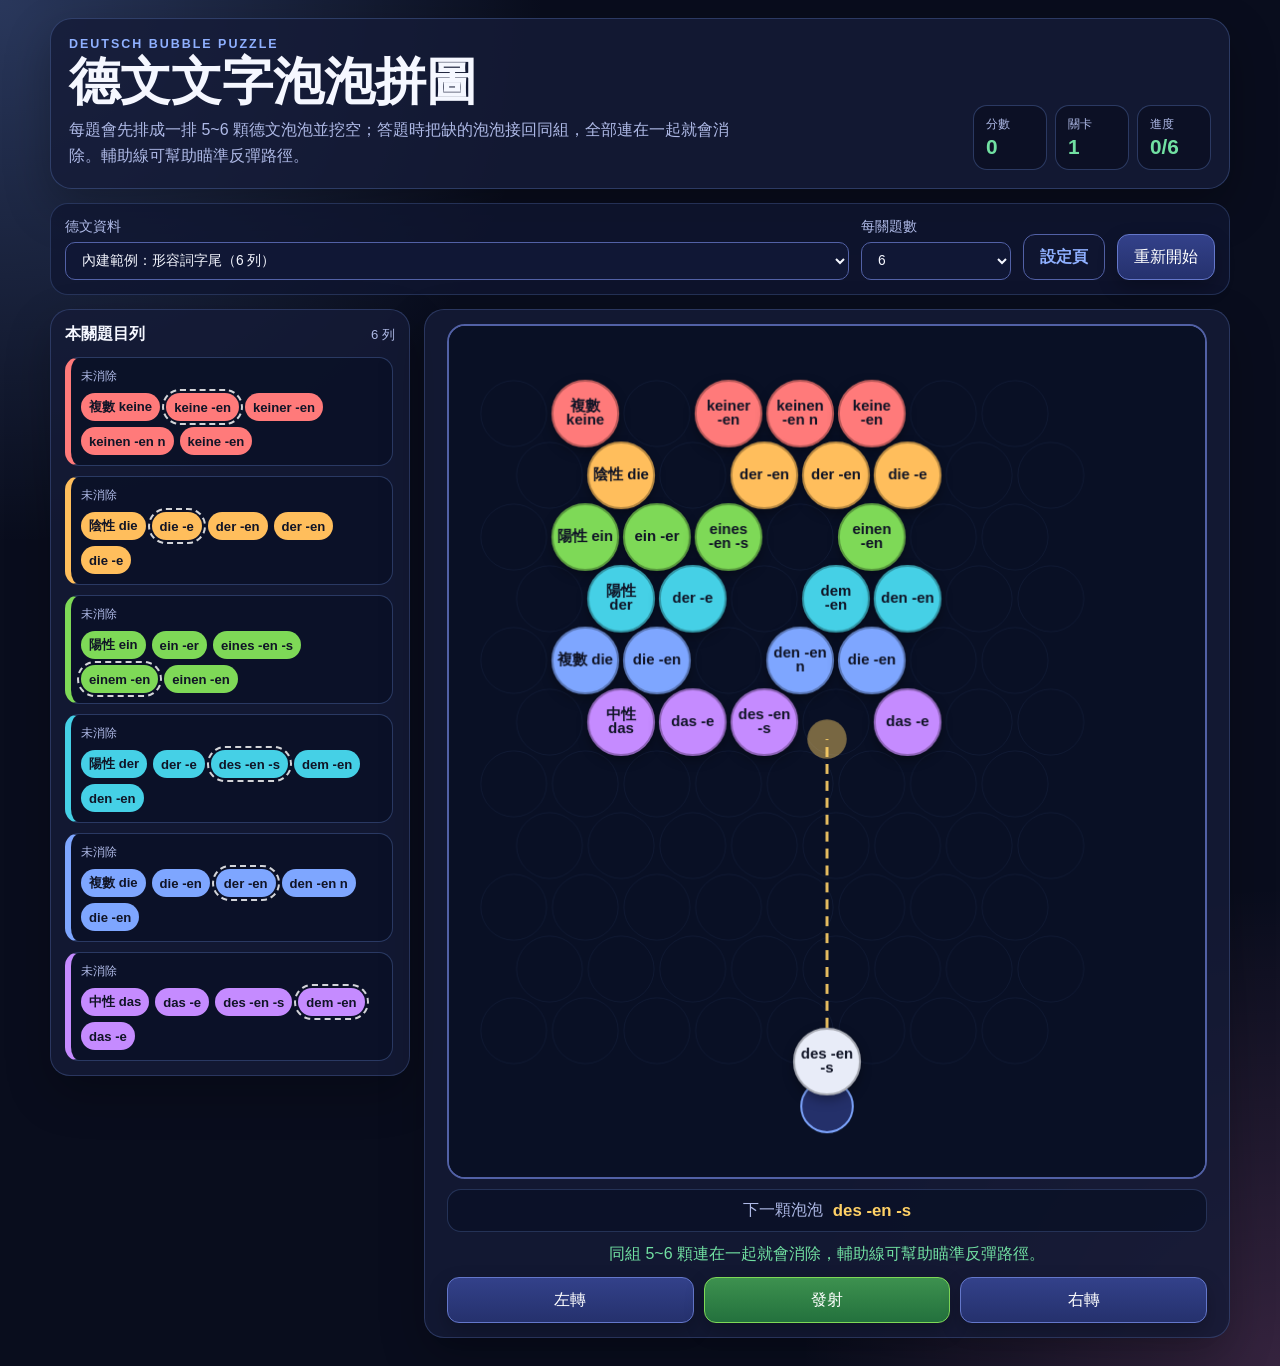
==== index.html @ c5b1e156 "Add files via upload" ====
<!doctype html>
<html lang="zh-Hant">
  <head>
    <meta charset="UTF-8" />
    <meta name="viewport" content="width=device-width, initial-scale=1.0" />
    <title>德文文字泡泡拼圖</title>
    <link rel="stylesheet" href="./styles.css" />
  </head>
  <body>
    <main class="app">
      <header class="hero">
        <div>
          <p class="eyebrow">Deutsch Bubble Puzzle</p>
          <h1>德文文字泡泡拼圖</h1>
          <p class="lead">每題會先排成一排 5~6 顆德文泡泡並挖空；答題時把缺的泡泡接回同組，全部連在一起就會消除。輔助線可幫助瞄準反彈路徑。</p>
        </div>
        <div class="stats" aria-label="遊戲狀態">
          <span>分數 <b id="score">0</b></span>
          <span>關卡 <b id="level">1</b></span>
          <span>進度 <b id="progress">0/0</b></span>
        </div>
      </header>

      <section class="toolbar" aria-label="資料與關卡控制">
        <label>
          德文資料
          <select id="groupSelect"></select>
        </label>
        <label>
          每關題數
          <select id="levelSizeSelect">
            <option value="4">4</option>
            <option value="6" selected>6</option>
            <option value="8">8</option>
            <option value="10">10</option>
          </select>
        </label>
        <a class="btn-link" href="./settings.html">設定頁</a>
        <button id="restartBtn" type="button">重新開始</button>
      </section>

      <section class="game-layout">
        <aside class="panel">
          <div class="panel-heading">
            <h2>本關題目列</h2>
            <span id="rowCount">0 列</span>
          </div>
          <div id="targets" class="targets" aria-live="polite"></div>
        </aside>

        <section class="board-card">
          <canvas id="board" aria-label="泡泡遊戲盤"></canvas>
          <div class="next-card">
            <span>下一顆泡泡</span>
            <b id="nextBubble">載入中</b>
          </div>
          <p id="message" class="message" role="status"></p>
          <div class="controls" aria-label="發射控制">
            <button id="leftBtn" type="button">左轉</button>
            <button id="fireBtn" type="button">發射</button>
            <button id="rightBtn" type="button">右轉</button>
          </div>
        </section>
      </section>
    </main>

    <script src="./script.js" defer></script>
  </body>
</html>
---- styles.css ----
:root {
  --bg: #090d1d;
  --card: #151b38;
  --card-2: #101631;
  --text: #f5f7ff;
  --muted: #aeb9e6;
  --line: #33406f;
  --ok: #71e0a2;
  --warn: #ffd166;
}

* {
  box-sizing: border-box;
}

body {
  margin: 0;
  min-height: 100vh;
  font-family:
    "Noto Sans TC",
    -apple-system,
    BlinkMacSystemFont,
    "Segoe UI",
    sans-serif;
  color: var(--text);
  background:
    radial-gradient(circle at top left, rgba(126, 166, 255, 0.28), transparent 34rem),
    radial-gradient(circle at bottom right, rgba(255, 137, 213, 0.18), transparent 30rem),
    var(--bg);
}

button,
select {
  font: inherit;
}

button {
  border: 1px solid #6477ca;
  border-radius: 12px;
  padding: 0.72rem 1rem;
  color: #fff;
  background: linear-gradient(180deg, #33418a, #25316d);
  cursor: pointer;
  box-shadow: 0 8px 20px rgba(0, 0, 0, 0.24);
}

button:active {
  transform: translateY(1px);
}

select {
  width: 100%;
  border: 1px solid #5261a6;
  border-radius: 10px;
  padding: 0.62rem 0.75rem;
  color: var(--text);
  background: #101735;
}

.app {
  width: min(1180px, calc(100vw - 24px));
  margin: 0 auto;
  padding: 18px 0 28px;
}

.hero {
  display: flex;
  justify-content: space-between;
  gap: 20px;
  align-items: flex-end;
  padding: 18px;
  border: 1px solid rgba(126, 166, 255, 0.24);
  border-radius: 22px;
  background: rgba(21, 27, 56, 0.82);
  box-shadow: 0 18px 46px rgba(0, 0, 0, 0.28);
}

.eyebrow {
  margin: 0 0 4px;
  color: #8fb0ff;
  font-size: 0.78rem;
  font-weight: 700;
  letter-spacing: 0.16em;
  text-transform: uppercase;
}

h1,
h2,
p {
  margin-top: 0;
}

h1 {
  margin-bottom: 8px;
  font-size: clamp(1.7rem, 4vw, 3.2rem);
  line-height: 1.05;
}

.lead {
  max-width: 680px;
  margin-bottom: 0;
  color: var(--muted);
  line-height: 1.65;
}

.stats {
  display: grid;
  grid-template-columns: repeat(3, max-content);
  gap: 8px;
}

.stats span {
  display: grid;
  gap: 2px;
  min-width: 74px;
  padding: 10px 12px;
  border: 1px solid rgba(126, 166, 255, 0.28);
  border-radius: 14px;
  color: var(--muted);
  background: rgba(10, 14, 32, 0.72);
  font-size: 0.78rem;
}

.stats b {
  color: var(--ok);
  font-size: 1.3rem;
}

.toolbar {
  display: grid;
  grid-template-columns: minmax(240px, 1fr) 150px max-content max-content;
  gap: 12px;
  align-items: end;
  margin: 14px 0;
  padding: 14px;
  border: 1px solid rgba(126, 166, 255, 0.2);
  border-radius: 18px;
  background: rgba(16, 22, 49, 0.78);
}

.toolbar label {
  display: grid;
  gap: 6px;
  color: var(--muted);
  font-size: 0.86rem;
}

/* ── Settings page ── */

.settings-page {
  width: min(820px, calc(100vw - 24px));
  margin: 0 auto;
  padding: 18px 0 28px;
}

.settings-page .card {
  padding: 20px;
  border: 1px solid rgba(126, 166, 255, 0.22);
  border-radius: 20px;
  background: rgba(21, 27, 56, 0.82);
  box-shadow: 0 18px 46px rgba(0, 0, 0, 0.24);
}

.settings-page h1 {
  margin-bottom: 12px;
}

.settings-page .card > p {
  color: var(--muted);
  line-height: 1.6;
}

.pick-section {
  margin-top: 16px;
  padding: 14px;
  border: 1px solid rgba(126, 166, 255, 0.15);
  border-radius: 14px;
  background: rgba(9, 16, 37, 0.5);
}

.pick-label {
  color: var(--muted);
  font-size: 0.92rem;
}

.pick-label select,
.pick-label input[type="number"] {
  margin-left: 8px;
  padding: 6px 10px;
  border: 1px solid #5261a6;
  border-radius: 8px;
  color: var(--text);
  background: #101735;
  font: inherit;
}

.group-btn {
  display: inline-flex;
  align-items: center;
  padding: 8px 14px;
  border: 2px solid #666;
  border-radius: 10px;
  color: #ccc;
  background: #2a2a2a;
  font-size: 0.88rem;
  font-weight: 600;
  cursor: pointer;
  transition: background 0.15s, box-shadow 0.2s, color 0.15s, border-color 0.15s;
}

.group-btn:hover {
  background: #3a3a5a;
}

.group-btn.active {
  background: #33418a;
  border-color: #8fb0ff;
  color: #fff;
  box-shadow: 0 0 8px rgba(126, 166, 255, 0.35);
}

.actions {
  display: flex;
  flex-wrap: wrap;
  gap: 10px;
  margin-top: 18px;
}

.btn-link {
  display: inline-flex;
  align-items: center;
  padding: 0.72rem 1rem;
  border: 1px solid #5261a6;
  border-radius: 12px;
  color: #8fb0ff;
  background: rgba(16, 22, 49, 0.78);
  font-weight: 600;
  text-decoration: none;
  transition: background 0.15s;
}

.btn-link:hover {
  background: rgba(51, 65, 138, 0.6);
}

/* ── Dataset list ── */

.dataset-list {
  display: grid;
  gap: 10px;
}

.dataset-item {
  display: grid;
  gap: 6px;
  padding: 12px;
  border: 1px solid rgba(126, 166, 255, 0.22);
  border-radius: 14px;
  background: rgba(9, 16, 37, 0.72);
}

.dataset-item h3,
.dataset-item p {
  margin: 0;
}

.dataset-item h3 {
  font-size: 1rem;
}

.dataset-item p {
  color: var(--muted);
  font-size: 0.86rem;
}

.dataset-item code {
  display: block;
  overflow-wrap: anywhere;
  color: #dbe2ff;
  font-size: 0.82rem;
}

/* ── Game layout ── */

.game-layout {
  display: grid;
  grid-template-columns: minmax(280px, 360px) minmax(320px, 1fr);
  gap: 14px;
  align-items: start;
}

.panel,
.board-card {
  border: 1px solid rgba(126, 166, 255, 0.22);
  border-radius: 20px;
  background: rgba(21, 27, 56, 0.82);
  box-shadow: 0 18px 46px rgba(0, 0, 0, 0.24);
}

.panel {
  padding: 14px;
}

.panel-heading {
  display: flex;
  justify-content: space-between;
  align-items: center;
  gap: 12px;
  margin-bottom: 12px;
}

.panel h2 {
  margin: 0;
  font-size: 1rem;
}

.panel-heading span {
  color: var(--muted);
  font-size: 0.82rem;
}

.targets {
  display: grid;
  gap: 10px;
  max-height: 720px;
  overflow: auto;
  padding-right: 2px;
}

.target-row {
  border: 1px solid rgba(126, 166, 255, 0.28);
  border-left: 6px solid var(--target-color);
  border-radius: 14px;
  padding: 10px;
  background: rgba(9, 16, 37, 0.72);
  transition: opacity 0.18s ease, transform 0.18s ease;
}

.target-row.cleared {
  opacity: 0.48;
}

.target-title {
  margin-bottom: 8px;
  color: var(--muted);
  font-size: 0.78rem;
}

.chips {
  display: flex;
  flex-wrap: wrap;
  gap: 6px;
}

.chip {
  display: inline-flex;
  align-items: center;
  min-height: 28px;
  padding: 4px 8px;
  border-radius: 999px;
  color: #101426;
  background: var(--target-color);
  font-size: 0.82rem;
  font-weight: 700;
}

.chip.missing {
  outline: 2px dashed rgba(255, 255, 255, 0.82);
  outline-offset: 2px;
}

.board-card {
  display: grid;
  justify-items: center;
  padding: 14px;
}

#board {
  width: 100%;
  max-width: 760px;
  border: 2px solid #5261a6;
  border-radius: 18px;
  background: #091025;
  touch-action: none;
  user-select: none;
}

.next-card {
  display: flex;
  justify-content: center;
  align-items: center;
  gap: 10px;
  width: min(100%, 760px);
  margin-top: 10px;
  padding: 10px 12px;
  border: 1px solid rgba(126, 166, 255, 0.22);
  border-radius: 14px;
  background: rgba(9, 16, 37, 0.72);
}

.next-card span {
  color: var(--muted);
}

.next-card b {
  color: var(--warn);
  font-size: 1.05rem;
}

.message {
  width: min(100%, 760px);
  min-height: 1.5em;
  margin: 10px 0;
  color: var(--warn);
  line-height: 1.55;
  text-align: center;
}

.message.ok {
  color: var(--ok);
}

.controls {
  display: grid;
  grid-template-columns: repeat(3, 1fr);
  gap: 10px;
  width: min(100%, 760px);
}

#fireBtn {
  border-color: #7ed957;
  background: linear-gradient(180deg, #3d914f, #23713d);
}

@media (max-width: 860px) {
  .hero,
  .game-layout {
    grid-template-columns: 1fr;
  }

  .hero {
    display: grid;
    align-items: start;
  }

  .stats {
    grid-template-columns: repeat(3, 1fr);
  }

  .toolbar {
    grid-template-columns: 1fr;
  }

  .panel {
    order: 2;
  }

  .board-card {
    order: 1;
  }
}

@media (max-width: 520px) {
  .app {
    width: min(100vw - 12px, 1180px);
    padding-top: 8px;
  }

  .hero,
  .toolbar,
  .panel,
  .board-card {
    border-radius: 16px;
  }

  .hero {
    padding: 14px;
  }

  .stats span {
    min-width: 0;
    padding: 8px;
  }

  .controls button {
    padding-inline: 0.5rem;
  }
}
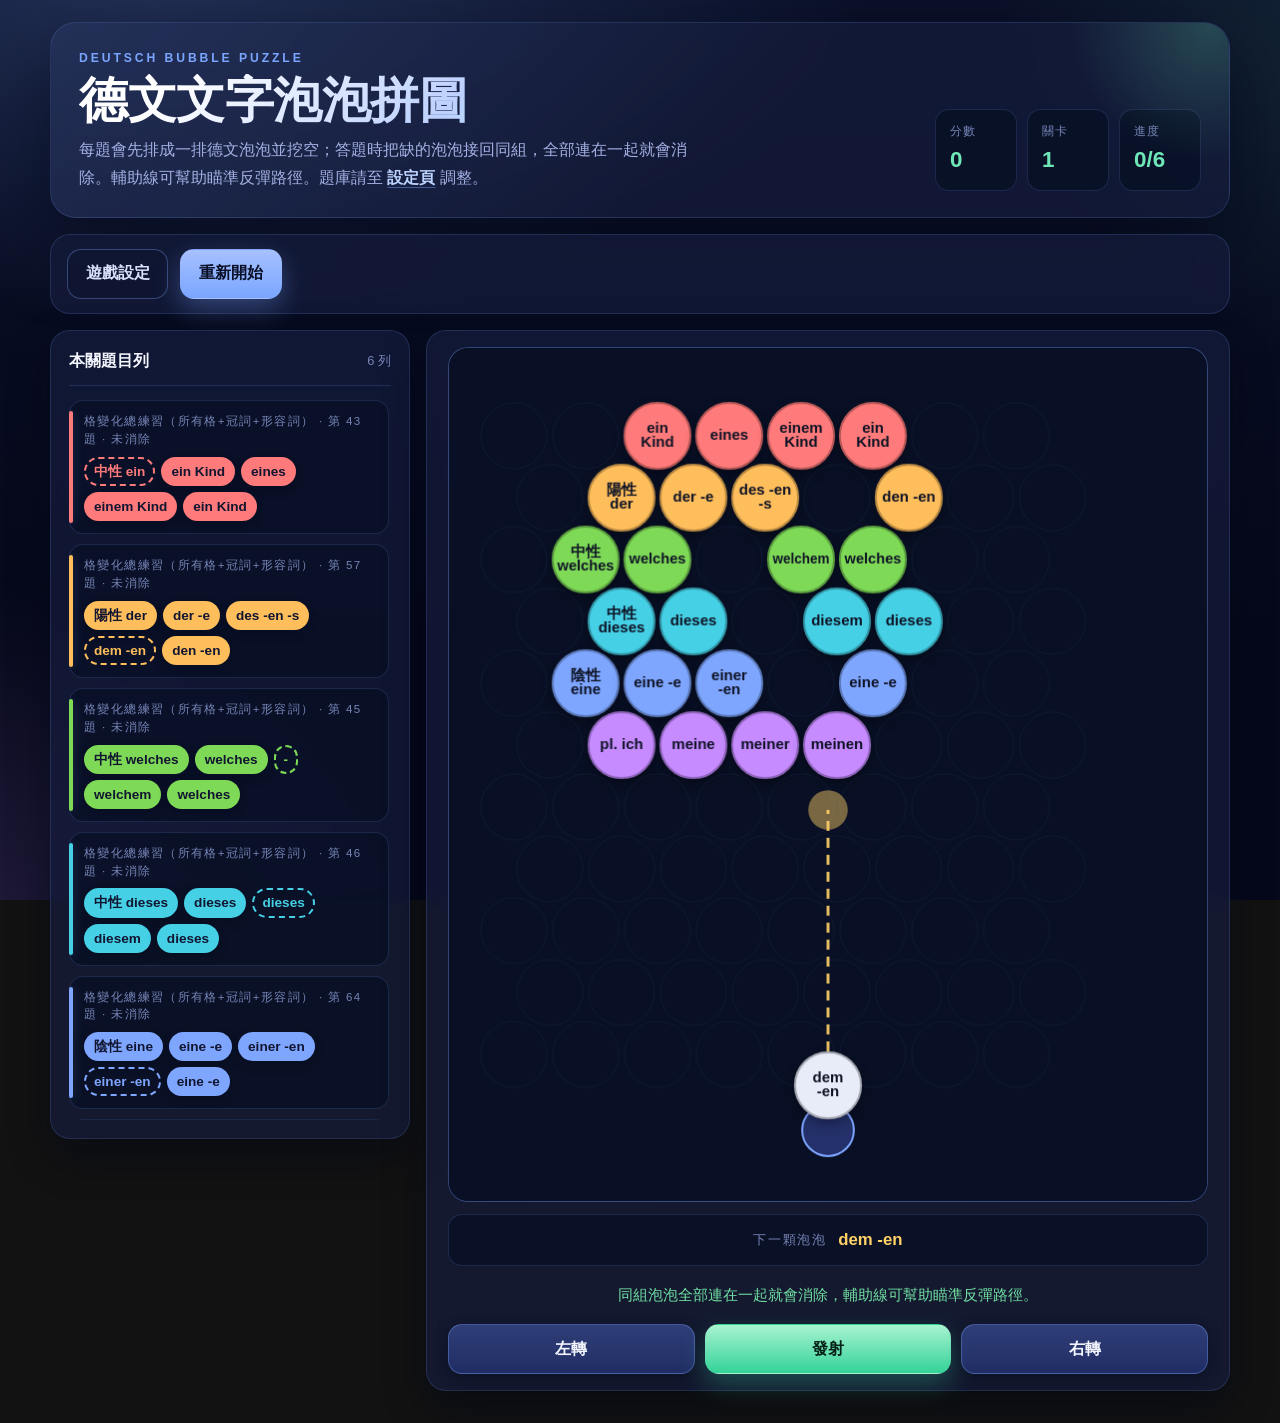
==== commit 00063409: "Add files via upload" ====
--- a/index.html
+++ b/index.html
@@ -12,7 +12,7 @@
         <div>
           <p class="eyebrow">Deutsch Bubble Puzzle</p>
           <h1>德文文字泡泡拼圖</h1>
-          <p class="lead">每題會先排成一排 5~6 顆德文泡泡並挖空；答題時把缺的泡泡接回同組，全部連在一起就會消除。輔助線可幫助瞄準反彈路徑。</p>
+          <p class="lead">每題會先排成一排德文泡泡並挖空；答題時把缺的泡泡接回同組，全部連在一起就會消除。輔助線可幫助瞄準反彈路徑。題庫請至 <a href="./settings.html" class="text-link">設定頁</a> 調整。</p>
         </div>
         <div class="stats" aria-label="遊戲狀態">
           <span>分數 <b id="score">0</b></span>
@@ -21,22 +21,9 @@
         </div>
       </header>
 
-      <section class="toolbar" aria-label="資料與關卡控制">
-        <label>
-          德文資料
-          <select id="groupSelect"></select>
-        </label>
-        <label>
-          每關題數
-          <select id="levelSizeSelect">
-            <option value="4">4</option>
-            <option value="6" selected>6</option>
-            <option value="8">8</option>
-            <option value="10">10</option>
-          </select>
-        </label>
-        <a class="btn-link" href="./settings.html">設定頁</a>
-        <button id="restartBtn" type="button">重新開始</button>
+      <section class="toolbar" aria-label="遊戲控制">
+        <a class="btn-link" href="./settings.html">遊戲設定</a>
+        <button id="restartBtn" type="button" class="primary">重新開始</button>
       </section>
 
       <section class="game-layout">
@@ -64,6 +51,7 @@
       </section>
     </main>
 
+    <script src="./shared.js" defer></script>
     <script src="./script.js" defer></script>
   </body>
 </html>
--- a/styles.css
+++ b/styles.css
@@ -1,16 +1,42 @@
 :root {
-  --bg: #090d1d;
-  --card: #151b38;
-  --card-2: #101631;
-  --text: #f5f7ff;
-  --muted: #aeb9e6;
-  --line: #33406f;
+  color-scheme: dark;
+  --bg-0: #05081a;
+  --bg-1: #0a1028;
+  --bg-2: #121a3d;
+  --surface: rgba(21, 28, 60, 0.72);
+  --surface-hi: rgba(33, 44, 90, 0.72);
+  --surface-lo: rgba(9, 15, 36, 0.75);
+  --line: rgba(126, 166, 255, 0.16);
+  --line-strong: rgba(126, 166, 255, 0.35);
+  --text: #f4f6ff;
+  --text-soft: #dce2fb;
+  --muted: #a4b0e2;
+  --muted-dim: #7785b8;
+  --primary: #7aa6ff;
+  --primary-strong: #5d87ff;
+  --accent: #6ee7b7;
+  --accent-strong: #34d399;
+  --warn: #ffd166;
+  --danger: #ff6b8a;
   --ok: #71e0a2;
-  --warn: #ffd166;
+  --radius-sm: 10px;
+  --radius-md: 14px;
+  --radius-lg: 20px;
+  --radius-xl: 26px;
+  --shadow-sm: 0 4px 14px rgba(3, 7, 23, 0.4);
+  --shadow-md: 0 18px 40px rgba(3, 7, 23, 0.45);
+  --shadow-lg: 0 30px 70px rgba(3, 7, 23, 0.55);
+  --ring: 0 0 0 3px rgba(122, 166, 255, 0.38);
+  --transition: 180ms cubic-bezier(0.2, 0.7, 0.2, 1);
 }
 
 * {
   box-sizing: border-box;
+}
+
+html,
+body {
+  height: 100%;
 }
 
 body {
@@ -20,285 +46,275 @@
     "Noto Sans TC",
     -apple-system,
     BlinkMacSystemFont,
+    "SF Pro Text",
     "Segoe UI",
     sans-serif;
   color: var(--text);
   background:
-    radial-gradient(circle at top left, rgba(126, 166, 255, 0.28), transparent 34rem),
-    radial-gradient(circle at bottom right, rgba(255, 137, 213, 0.18), transparent 30rem),
-    var(--bg);
+    radial-gradient(1200px 600px at 12% -4%, rgba(122, 166, 255, 0.22), transparent 60%),
+    radial-gradient(900px 600px at 120% 4%, rgba(110, 231, 183, 0.14), transparent 60%),
+    radial-gradient(900px 700px at -10% 110%, rgba(197, 139, 255, 0.18), transparent 60%),
+    linear-gradient(180deg, var(--bg-1), var(--bg-0) 70%);
+  background-attachment: fixed;
+  -webkit-font-smoothing: antialiased;
+  line-height: 1.55;
+}
+
+h1,
+h2,
+h3,
+p {
+  margin: 0;
+}
+
+a {
+  color: inherit;
 }
 
 button,
-select {
+select,
+input {
   font: inherit;
+  color: var(--text);
 }
 
 button {
-  border: 1px solid #6477ca;
-  border-radius: 12px;
-  padding: 0.72rem 1rem;
-  color: #fff;
-  background: linear-gradient(180deg, #33418a, #25316d);
+  position: relative;
+  border: 1px solid var(--line-strong);
+  border-radius: var(--radius-md);
+  padding: 0.72rem 1.1rem;
+  font-weight: 600;
+  letter-spacing: 0.01em;
+  background: linear-gradient(180deg, rgba(67, 88, 170, 0.6), rgba(36, 50, 110, 0.85));
+  color: var(--text);
   cursor: pointer;
-  box-shadow: 0 8px 20px rgba(0, 0, 0, 0.24);
+  box-shadow: var(--shadow-sm);
+  transition:
+    transform var(--transition),
+    box-shadow var(--transition),
+    background var(--transition),
+    border-color var(--transition),
+    color var(--transition);
+}
+
+button:hover {
+  border-color: rgba(170, 198, 255, 0.55);
+  background: linear-gradient(180deg, rgba(86, 111, 200, 0.7), rgba(42, 58, 130, 0.9));
 }
 
 button:active {
   transform: translateY(1px);
-}
-
-select {
-  width: 100%;
-  border: 1px solid #5261a6;
-  border-radius: 10px;
-  padding: 0.62rem 0.75rem;
+  box-shadow: 0 2px 10px rgba(3, 7, 23, 0.5);
+}
+
+button:focus-visible {
+  outline: none;
+  box-shadow: var(--ring);
+}
+
+button.primary {
+  border-color: transparent;
+  color: #0a1028;
+  background: linear-gradient(180deg, #a7c0ff, #7aa6ff);
+  box-shadow: 0 10px 26px rgba(122, 166, 255, 0.32);
+}
+
+button.primary:hover {
+  background: linear-gradient(180deg, #bfd0ff, #8db4ff);
+}
+
+button.accent {
+  border-color: transparent;
+  color: #06281a;
+  background: linear-gradient(180deg, #a7f3d0, #6ee7b7);
+  box-shadow: 0 10px 26px rgba(110, 231, 183, 0.3);
+}
+
+button.accent:hover {
+  background: linear-gradient(180deg, #bff4d9, #7cecc2);
+}
+
+button.ghost {
+  background: transparent;
+  color: var(--text-soft);
+  border-color: var(--line-strong);
+}
+
+button.ghost:hover {
+  background: rgba(126, 166, 255, 0.08);
+}
+
+select,
+input[type="number"],
+input[type="text"] {
+  border: 1px solid var(--line-strong);
+  border-radius: var(--radius-sm);
+  padding: 0.6rem 0.85rem;
+  background: rgba(9, 15, 36, 0.85);
   color: var(--text);
-  background: #101735;
-}
+  transition: border-color var(--transition), box-shadow var(--transition);
+}
+
+select:focus-visible,
+input:focus-visible {
+  outline: none;
+  border-color: var(--primary);
+  box-shadow: var(--ring);
+}
+
+/* ── App shell ── */
 
 .app {
   width: min(1180px, calc(100vw - 24px));
   margin: 0 auto;
-  padding: 18px 0 28px;
-}
+  padding: 22px 0 32px;
+}
+
+/* ── Hero ── */
 
 .hero {
+  position: relative;
   display: flex;
   justify-content: space-between;
-  gap: 20px;
+  gap: 24px;
   align-items: flex-end;
-  padding: 18px;
-  border: 1px solid rgba(126, 166, 255, 0.24);
-  border-radius: 22px;
-  background: rgba(21, 27, 56, 0.82);
-  box-shadow: 0 18px 46px rgba(0, 0, 0, 0.28);
+  padding: 26px 28px;
+  border: 1px solid var(--line);
+  border-radius: var(--radius-xl);
+  background:
+    linear-gradient(135deg, rgba(122, 166, 255, 0.12), transparent 55%),
+    var(--surface);
+  box-shadow: var(--shadow-lg);
+  overflow: hidden;
+  backdrop-filter: blur(10px);
+  -webkit-backdrop-filter: blur(10px);
+}
+
+.hero::before {
+  content: "";
+  position: absolute;
+  top: -140px;
+  right: -120px;
+  width: 280px;
+  height: 280px;
+  border-radius: 50%;
+  background: radial-gradient(circle, rgba(110, 231, 183, 0.22), transparent 70%);
+  pointer-events: none;
 }
 
 .eyebrow {
-  margin: 0 0 4px;
-  color: #8fb0ff;
-  font-size: 0.78rem;
+  margin: 0 0 6px;
+  color: var(--primary);
+  font-size: 0.76rem;
   font-weight: 700;
-  letter-spacing: 0.16em;
+  letter-spacing: 0.24em;
   text-transform: uppercase;
 }
 
-h1,
-h2,
-p {
-  margin-top: 0;
-}
-
 h1 {
-  margin-bottom: 8px;
-  font-size: clamp(1.7rem, 4vw, 3.2rem);
-  line-height: 1.05;
+  font-size: clamp(1.8rem, 3.8vw, 3.1rem);
+  line-height: 1.08;
+  letter-spacing: -0.01em;
+  background: linear-gradient(135deg, #ffffff 15%, #bdd1ff 60%, #8dfacc 105%);
+  -webkit-background-clip: text;
+  background-clip: text;
+  color: transparent;
 }
 
 .lead {
-  max-width: 680px;
-  margin-bottom: 0;
+  max-width: 620px;
+  margin-top: 10px;
   color: var(--muted);
-  line-height: 1.65;
-}
+  line-height: 1.7;
+}
+
+.lead a.text-link {
+  color: #bcd3ff;
+  font-weight: 600;
+  text-decoration: underline;
+  text-underline-offset: 4px;
+  text-decoration-color: rgba(122, 166, 255, 0.45);
+  transition: color var(--transition), text-decoration-color var(--transition);
+}
+
+.lead a.text-link:hover {
+  color: #e9efff;
+  text-decoration-color: var(--primary);
+}
+
+/* ── Stats ── */
 
 .stats {
   display: grid;
   grid-template-columns: repeat(3, max-content);
-  gap: 8px;
+  gap: 10px;
 }
 
 .stats span {
   display: grid;
-  gap: 2px;
-  min-width: 74px;
-  padding: 10px 12px;
-  border: 1px solid rgba(126, 166, 255, 0.28);
-  border-radius: 14px;
-  color: var(--muted);
-  background: rgba(10, 14, 32, 0.72);
-  font-size: 0.78rem;
+  gap: 3px;
+  min-width: 82px;
+  padding: 12px 14px;
+  border: 1px solid var(--line);
+  border-radius: var(--radius-md);
+  background: var(--surface-lo);
+  color: var(--muted-dim);
+  font-size: 0.74rem;
+  letter-spacing: 0.08em;
+  text-transform: uppercase;
+  transition: border-color var(--transition), background var(--transition), transform var(--transition);
+}
+
+.stats span:hover {
+  border-color: var(--line-strong);
+  transform: translateY(-1px);
 }
 
 .stats b {
-  color: var(--ok);
-  font-size: 1.3rem;
-}
+  color: var(--accent);
+  font-size: 1.4rem;
+  font-variant-numeric: tabular-nums;
+  letter-spacing: 0;
+  text-transform: none;
+}
+
+/* ── Toolbar ── */
 
 .toolbar {
-  display: grid;
-  grid-template-columns: minmax(240px, 1fr) 150px max-content max-content;
-  gap: 12px;
-  align-items: end;
-  margin: 14px 0;
-  padding: 14px;
-  border: 1px solid rgba(126, 166, 255, 0.2);
-  border-radius: 18px;
-  background: rgba(16, 22, 49, 0.78);
-}
-
-.toolbar label {
-  display: grid;
-  gap: 6px;
-  color: var(--muted);
-  font-size: 0.86rem;
-}
-
-/* ── Settings page ── */
-
-.settings-page {
-  width: min(820px, calc(100vw - 24px));
-  margin: 0 auto;
-  padding: 18px 0 28px;
-}
-
-.settings-page .card {
-  padding: 20px;
-  border: 1px solid rgba(126, 166, 255, 0.22);
-  border-radius: 20px;
-  background: rgba(21, 27, 56, 0.82);
-  box-shadow: 0 18px 46px rgba(0, 0, 0, 0.24);
-}
-
-.settings-page h1 {
-  margin-bottom: 12px;
-}
-
-.settings-page .card > p {
-  color: var(--muted);
-  line-height: 1.6;
-}
-
-.pick-section {
-  margin-top: 16px;
-  padding: 14px;
-  border: 1px solid rgba(126, 166, 255, 0.15);
-  border-radius: 14px;
-  background: rgba(9, 16, 37, 0.5);
-}
-
-.pick-label {
-  color: var(--muted);
-  font-size: 0.92rem;
-}
-
-.pick-label select,
-.pick-label input[type="number"] {
-  margin-left: 8px;
-  padding: 6px 10px;
-  border: 1px solid #5261a6;
-  border-radius: 8px;
-  color: var(--text);
-  background: #101735;
-  font: inherit;
-}
-
-.group-btn {
-  display: inline-flex;
-  align-items: center;
-  padding: 8px 14px;
-  border: 2px solid #666;
-  border-radius: 10px;
-  color: #ccc;
-  background: #2a2a2a;
-  font-size: 0.88rem;
-  font-weight: 600;
-  cursor: pointer;
-  transition: background 0.15s, box-shadow 0.2s, color 0.15s, border-color 0.15s;
-}
-
-.group-btn:hover {
-  background: #3a3a5a;
-}
-
-.group-btn.active {
-  background: #33418a;
-  border-color: #8fb0ff;
-  color: #fff;
-  box-shadow: 0 0 8px rgba(126, 166, 255, 0.35);
-}
-
-.actions {
   display: flex;
   flex-wrap: wrap;
-  gap: 10px;
-  margin-top: 18px;
-}
-
-.btn-link {
-  display: inline-flex;
+  gap: 12px;
   align-items: center;
-  padding: 0.72rem 1rem;
-  border: 1px solid #5261a6;
-  border-radius: 12px;
-  color: #8fb0ff;
-  background: rgba(16, 22, 49, 0.78);
-  font-weight: 600;
-  text-decoration: none;
-  transition: background 0.15s;
-}
-
-.btn-link:hover {
-  background: rgba(51, 65, 138, 0.6);
-}
-
-/* ── Dataset list ── */
-
-.dataset-list {
-  display: grid;
-  gap: 10px;
-}
-
-.dataset-item {
-  display: grid;
-  gap: 6px;
-  padding: 12px;
-  border: 1px solid rgba(126, 166, 255, 0.22);
-  border-radius: 14px;
-  background: rgba(9, 16, 37, 0.72);
-}
-
-.dataset-item h3,
-.dataset-item p {
-  margin: 0;
-}
-
-.dataset-item h3 {
-  font-size: 1rem;
-}
-
-.dataset-item p {
-  color: var(--muted);
-  font-size: 0.86rem;
-}
-
-.dataset-item code {
-  display: block;
-  overflow-wrap: anywhere;
-  color: #dbe2ff;
-  font-size: 0.82rem;
+  margin: 16px 0;
+  padding: 14px 16px;
+  border: 1px solid var(--line);
+  border-radius: var(--radius-lg);
+  background: var(--surface);
+  backdrop-filter: blur(8px);
+  -webkit-backdrop-filter: blur(8px);
 }
 
 /* ── Game layout ── */
 
 .game-layout {
   display: grid;
-  grid-template-columns: minmax(280px, 360px) minmax(320px, 1fr);
-  gap: 14px;
+  grid-template-columns: minmax(300px, 360px) minmax(320px, 1fr);
+  gap: 16px;
   align-items: start;
 }
 
 .panel,
 .board-card {
-  border: 1px solid rgba(126, 166, 255, 0.22);
-  border-radius: 20px;
-  background: rgba(21, 27, 56, 0.82);
-  box-shadow: 0 18px 46px rgba(0, 0, 0, 0.24);
+  border: 1px solid var(--line);
+  border-radius: var(--radius-lg);
+  background: var(--surface);
+  backdrop-filter: blur(8px);
+  -webkit-backdrop-filter: blur(8px);
+  box-shadow: var(--shadow-md);
 }
 
 .panel {
-  padding: 14px;
+  padding: 18px;
 }
 
 .panel-heading {
@@ -306,18 +322,23 @@
   justify-content: space-between;
   align-items: center;
   gap: 12px;
-  margin-bottom: 12px;
+  margin-bottom: 14px;
+  padding-bottom: 12px;
+  border-bottom: 1px solid var(--line);
 }
 
 .panel h2 {
-  margin: 0;
   font-size: 1rem;
+  font-weight: 700;
+  letter-spacing: 0.01em;
 }
 
 .panel-heading span {
-  color: var(--muted);
-  font-size: 0.82rem;
-}
+  color: var(--muted-dim);
+  font-size: 0.8rem;
+}
+
+/* ── Targets panel ── */
 
 .targets {
   display: grid;
@@ -327,23 +348,51 @@
   padding-right: 2px;
 }
 
+.targets::-webkit-scrollbar {
+  width: 8px;
+}
+
+.targets::-webkit-scrollbar-track {
+  background: transparent;
+}
+
+.targets::-webkit-scrollbar-thumb {
+  background: rgba(126, 166, 255, 0.22);
+  border-radius: 999px;
+}
+
 .target-row {
-  border: 1px solid rgba(126, 166, 255, 0.28);
-  border-left: 6px solid var(--target-color);
-  border-radius: 14px;
-  padding: 10px;
-  background: rgba(9, 16, 37, 0.72);
-  transition: opacity 0.18s ease, transform 0.18s ease;
+  position: relative;
+  padding: 12px 14px;
+  border: 1px solid var(--line);
+  border-radius: var(--radius-md);
+  background: var(--surface-lo);
+  transition: opacity var(--transition), transform var(--transition), border-color var(--transition);
+}
+
+.target-row::before {
+  content: "";
+  position: absolute;
+  top: 10px;
+  bottom: 10px;
+  left: -1px;
+  width: 4px;
+  border-radius: 4px;
+  background: var(--target-color);
+  box-shadow: 0 0 12px rgba(126, 166, 255, 0.26);
 }
 
 .target-row.cleared {
-  opacity: 0.48;
+  opacity: 0.42;
+  filter: saturate(0.6);
 }
 
 .target-title {
   margin-bottom: 8px;
-  color: var(--muted);
-  font-size: 0.78rem;
+  color: var(--muted-dim);
+  font-size: 0.72rem;
+  letter-spacing: 0.12em;
+  text-transform: uppercase;
 }
 
 .chips {
@@ -356,50 +405,62 @@
   display: inline-flex;
   align-items: center;
   min-height: 28px;
-  padding: 4px 8px;
+  padding: 4px 10px;
   border-radius: 999px;
-  color: #101426;
+  color: #111530;
   background: var(--target-color);
-  font-size: 0.82rem;
+  font-size: 0.85rem;
   font-weight: 700;
+  box-shadow: 0 4px 10px rgba(3, 7, 23, 0.28);
 }
 
 .chip.missing {
-  outline: 2px dashed rgba(255, 255, 255, 0.82);
-  outline-offset: 2px;
-}
+  color: var(--target-color);
+  background: transparent;
+  outline: 2px dashed currentColor;
+  outline-offset: -2px;
+  box-shadow: none;
+}
+
+/* ── Board ── */
 
 .board-card {
   display: grid;
   justify-items: center;
-  padding: 14px;
+  padding: 16px;
 }
 
 #board {
   width: 100%;
   max-width: 760px;
-  border: 2px solid #5261a6;
-  border-radius: 18px;
-  background: #091025;
+  border: 1px solid var(--line-strong);
+  border-radius: var(--radius-lg);
+  background:
+    radial-gradient(circle at 50% 0%, rgba(122, 166, 255, 0.12), transparent 60%),
+    #07102a;
   touch-action: none;
   user-select: none;
+  box-shadow: inset 0 1px 0 rgba(255, 255, 255, 0.04);
 }
 
 .next-card {
   display: flex;
   justify-content: center;
   align-items: center;
-  gap: 10px;
+  gap: 12px;
   width: min(100%, 760px);
-  margin-top: 10px;
-  padding: 10px 12px;
-  border: 1px solid rgba(126, 166, 255, 0.22);
-  border-radius: 14px;
-  background: rgba(9, 16, 37, 0.72);
+  margin-top: 12px;
+  padding: 12px 14px;
+  border: 1px solid var(--line);
+  border-radius: var(--radius-md);
+  background: var(--surface-lo);
 }
 
 .next-card span {
-  color: var(--muted);
+  color: var(--muted-dim);
+  font-size: 0.8rem;
+  letter-spacing: 0.12em;
+  text-transform: uppercase;
 }
 
 .next-card b {
@@ -410,15 +471,19 @@
 .message {
   width: min(100%, 760px);
   min-height: 1.5em;
-  margin: 10px 0;
+  margin: 12px 0;
+  padding: 6px 10px;
   color: var(--warn);
   line-height: 1.55;
   text-align: center;
+  font-size: 0.92rem;
 }
 
 .message.ok {
   color: var(--ok);
 }
+
+/* ── Game controls ── */
 
 .controls {
   display: grid;
@@ -428,11 +493,255 @@
 }
 
 #fireBtn {
-  border-color: #7ed957;
-  background: linear-gradient(180deg, #3d914f, #23713d);
-}
-
-@media (max-width: 860px) {
+  border-color: transparent;
+  color: #052319;
+  background: linear-gradient(180deg, #a7f3d0, #34d399);
+  box-shadow: 0 10px 26px rgba(52, 211, 153, 0.28);
+}
+
+#fireBtn:hover {
+  background: linear-gradient(180deg, #bff4d9, #4adeae);
+}
+
+/* ── Settings page ── */
+
+.settings-page {
+  width: min(860px, calc(100vw - 24px));
+  margin: 0 auto;
+  padding: 22px 0 32px;
+  display: grid;
+  gap: 16px;
+}
+
+.settings-hero {
+  padding: 22px 24px;
+  border: 1px solid var(--line);
+  border-radius: var(--radius-xl);
+  background:
+    linear-gradient(135deg, rgba(110, 231, 183, 0.10), transparent 60%),
+    var(--surface);
+  box-shadow: var(--shadow-lg);
+  backdrop-filter: blur(10px);
+  -webkit-backdrop-filter: blur(10px);
+}
+
+.settings-hero .lead {
+  max-width: 760px;
+}
+
+.card {
+  padding: 20px 22px;
+  border: 1px solid var(--line);
+  border-radius: var(--radius-lg);
+  background: var(--surface);
+  box-shadow: var(--shadow-md);
+  backdrop-filter: blur(8px);
+  -webkit-backdrop-filter: blur(8px);
+}
+
+.section-head {
+  display: flex;
+  align-items: center;
+  gap: 10px;
+  margin-bottom: 12px;
+}
+
+.section-head h3 {
+  margin: 0;
+  font-size: 1rem;
+  font-weight: 700;
+  letter-spacing: 0.01em;
+}
+
+.section-head small {
+  margin-left: 2px;
+  color: var(--muted-dim);
+  font-size: 0.78rem;
+}
+
+.section-dot {
+  width: 8px;
+  height: 8px;
+  border-radius: 50%;
+  background: linear-gradient(135deg, var(--primary), var(--accent));
+  box-shadow: 0 0 12px rgba(122, 166, 255, 0.55);
+}
+
+.pick-section {
+  margin-top: 14px;
+  padding: 14px 16px;
+  border: 1px solid var(--line);
+  border-radius: var(--radius-md);
+  background: rgba(7, 12, 32, 0.55);
+}
+
+.pick-section:first-of-type {
+  margin-top: 6px;
+}
+
+.pick-row {
+  display: grid;
+  grid-template-columns: 1fr 1fr;
+  gap: 12px;
+}
+
+.pick-row .pick-section {
+  margin-top: 14px;
+}
+
+.pick-inline {
+  display: flex;
+  align-items: center;
+  gap: 10px;
+  flex-wrap: wrap;
+}
+
+.pick-inline .muted {
+  color: var(--muted);
+  font-size: 0.9rem;
+}
+
+.pick-inline .muted b {
+  color: var(--accent);
+  font-variant-numeric: tabular-nums;
+}
+
+.pill-input {
+  width: 100%;
+  max-width: 220px;
+}
+
+.pill-bar {
+  display: flex;
+  flex-wrap: wrap;
+  gap: 8px;
+}
+
+.group-btn {
+  display: inline-flex;
+  align-items: center;
+  gap: 6px;
+  padding: 8px 14px;
+  border: 1px solid var(--line-strong);
+  border-radius: 999px;
+  color: var(--text-soft);
+  background: rgba(15, 22, 50, 0.65);
+  font-size: 0.86rem;
+  font-weight: 600;
+  cursor: pointer;
+  transition: background var(--transition), border-color var(--transition), color var(--transition), transform var(--transition), box-shadow var(--transition);
+}
+
+.group-btn:hover {
+  border-color: var(--primary);
+  background: rgba(30, 42, 90, 0.85);
+  color: #ffffff;
+  transform: translateY(-1px);
+}
+
+.group-btn.active {
+  color: #0a1028;
+  border-color: transparent;
+  background: linear-gradient(135deg, #a7c0ff, #7aa6ff);
+  box-shadow: 0 6px 18px rgba(122, 166, 255, 0.35);
+}
+
+.group-btn.active:hover {
+  background: linear-gradient(135deg, #bdd1ff, #8db4ff);
+  color: #0a1028;
+  transform: translateY(-1px);
+}
+
+.group-btn:focus-visible {
+  outline: none;
+  box-shadow: var(--ring);
+}
+
+.actions {
+  display: flex;
+  flex-wrap: wrap;
+  gap: 10px;
+  margin-top: 20px;
+  padding-top: 16px;
+  border-top: 1px solid var(--line);
+}
+
+.btn-link {
+  display: inline-flex;
+  align-items: center;
+  padding: 0.72rem 1.1rem;
+  border: 1px solid var(--line-strong);
+  border-radius: var(--radius-md);
+  color: var(--text-soft);
+  background: rgba(16, 22, 49, 0.78);
+  font-weight: 600;
+  text-decoration: none;
+  transition: background var(--transition), border-color var(--transition), color var(--transition);
+}
+
+.btn-link:hover {
+  border-color: var(--primary);
+  background: rgba(30, 42, 90, 0.85);
+  color: #ffffff;
+}
+
+.btn-link:focus-visible {
+  outline: none;
+  box-shadow: var(--ring);
+}
+
+/* ── Dataset list ── */
+
+.dataset-list {
+  display: grid;
+  gap: 10px;
+  margin-top: 10px;
+}
+
+.dataset-item {
+  display: grid;
+  gap: 6px;
+  padding: 14px 16px;
+  border: 1px solid var(--line);
+  border-radius: var(--radius-md);
+  background: rgba(7, 12, 32, 0.5);
+  transition: border-color var(--transition), background var(--transition);
+}
+
+.dataset-item:hover {
+  border-color: var(--line-strong);
+  background: rgba(20, 28, 66, 0.6);
+}
+
+.dataset-item h3 {
+  margin: 0;
+  font-size: 0.98rem;
+}
+
+.dataset-item p {
+  color: var(--muted);
+  font-size: 0.85rem;
+}
+
+.dataset-item code {
+  display: block;
+  padding: 6px 10px;
+  margin-top: 2px;
+  overflow-wrap: anywhere;
+  color: #cfdaff;
+  font-size: 0.82rem;
+  border-radius: var(--radius-sm);
+  background: rgba(0, 0, 0, 0.25);
+  border: 1px solid var(--line);
+}
+
+[hidden] {
+  display: none !important;
+}
+
+/* ── Responsive ── */
+
+@media (max-width: 920px) {
   .hero,
   .game-layout {
     grid-template-columns: 1fr;
@@ -448,7 +757,11 @@
   }
 
   .toolbar {
-    grid-template-columns: 1fr;
+    justify-content: stretch;
+  }
+
+  .toolbar #restartBtn {
+    width: 100%;
   }
 
   .panel {
@@ -457,32 +770,37 @@
 
   .board-card {
     order: 1;
+  }
+
+  .pick-row {
+    grid-template-columns: 1fr;
   }
 }
 
 @media (max-width: 520px) {
   .app {
     width: min(100vw - 12px, 1180px);
-    padding-top: 8px;
-  }
-
-  .hero,
-  .toolbar,
-  .panel,
-  .board-card {
-    border-radius: 16px;
+    padding-top: 10px;
   }
 
   .hero {
-    padding: 14px;
+    padding: 18px;
   }
 
   .stats span {
     min-width: 0;
-    padding: 8px;
+    padding: 10px;
   }
 
   .controls button {
     padding-inline: 0.5rem;
   }
-}
+
+  .settings-hero {
+    padding: 18px;
+  }
+
+  .card {
+    padding: 16px;
+  }
+}
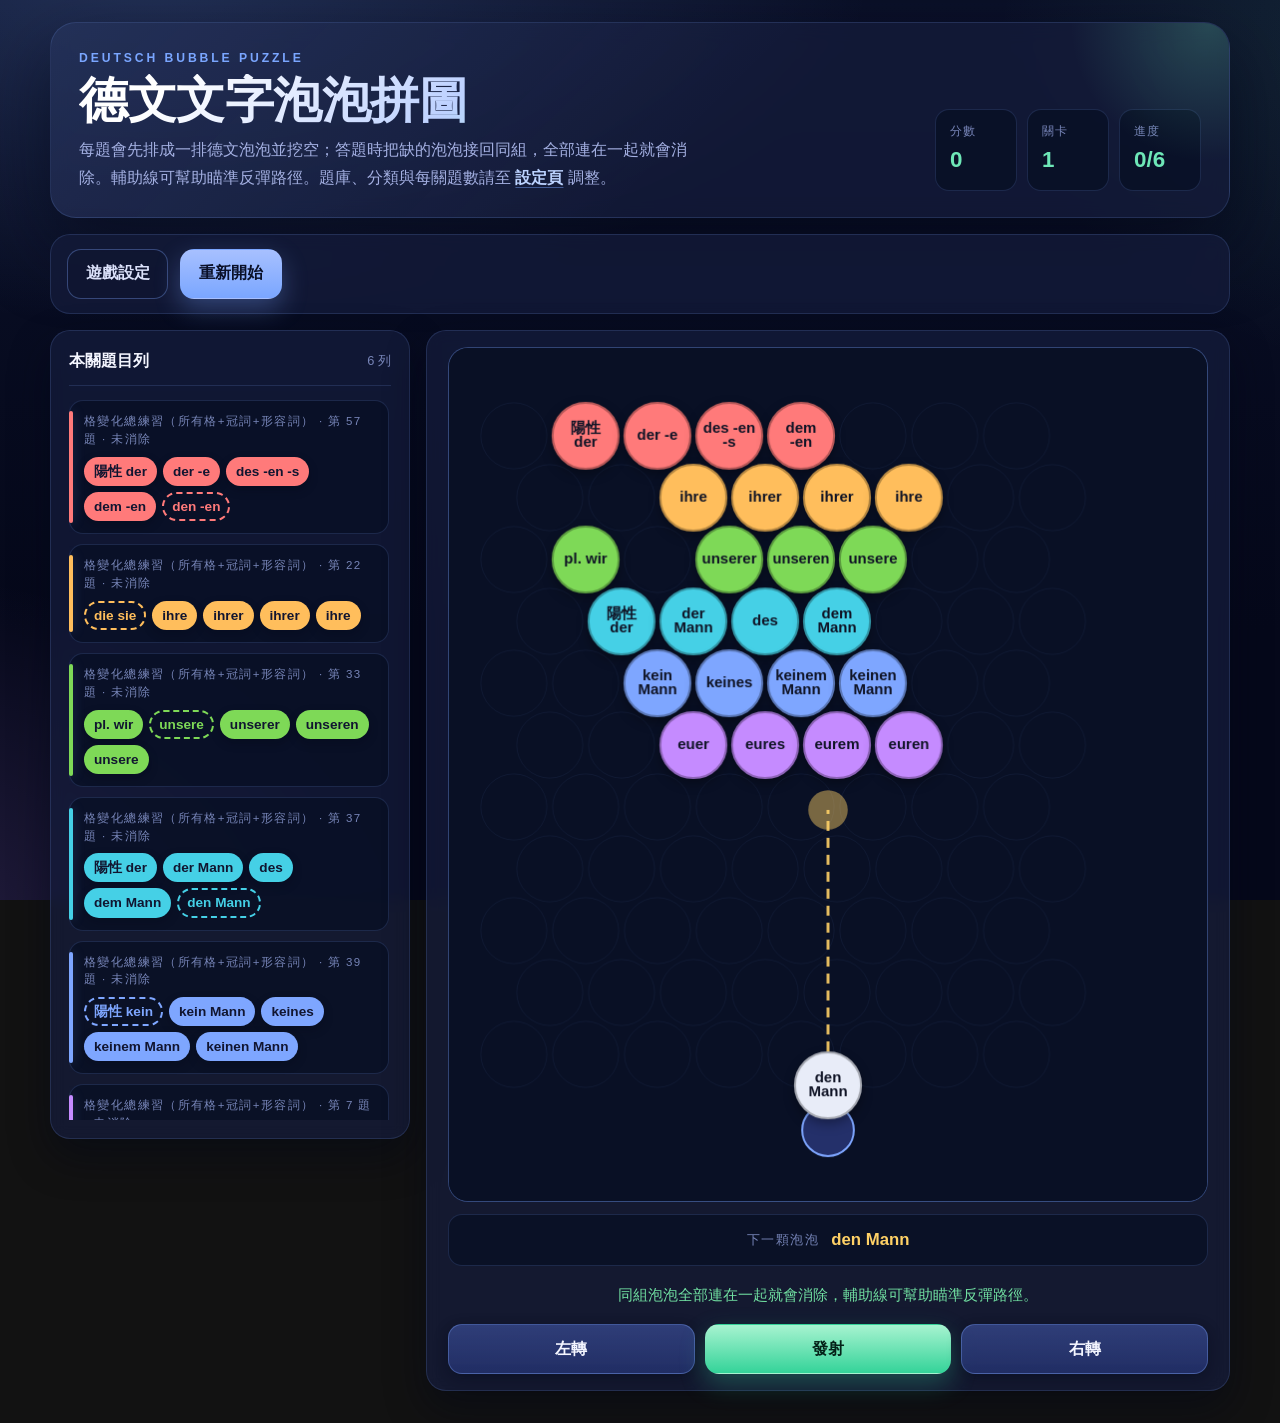
==== commit 76fac911: "Add files via upload" ====
--- a/index.html
+++ b/index.html
@@ -12,7 +12,7 @@
         <div>
           <p class="eyebrow">Deutsch Bubble Puzzle</p>
           <h1>德文文字泡泡拼圖</h1>
-          <p class="lead">每題會先排成一排德文泡泡並挖空；答題時把缺的泡泡接回同組，全部連在一起就會消除。輔助線可幫助瞄準反彈路徑。題庫請至 <a href="./settings.html" class="text-link">設定頁</a> 調整。</p>
+          <p class="lead">每題會先排成一排德文泡泡並挖空；答題時把缺的泡泡接回同組，全部連在一起就會消除。輔助線可幫助瞄準反彈路徑。題庫、分類與每關題數請至 <a href="./settings.html" class="text-link">設定頁</a> 調整。</p>
         </div>
         <div class="stats" aria-label="遊戲狀態">
           <span>分數 <b id="score">0</b></span>
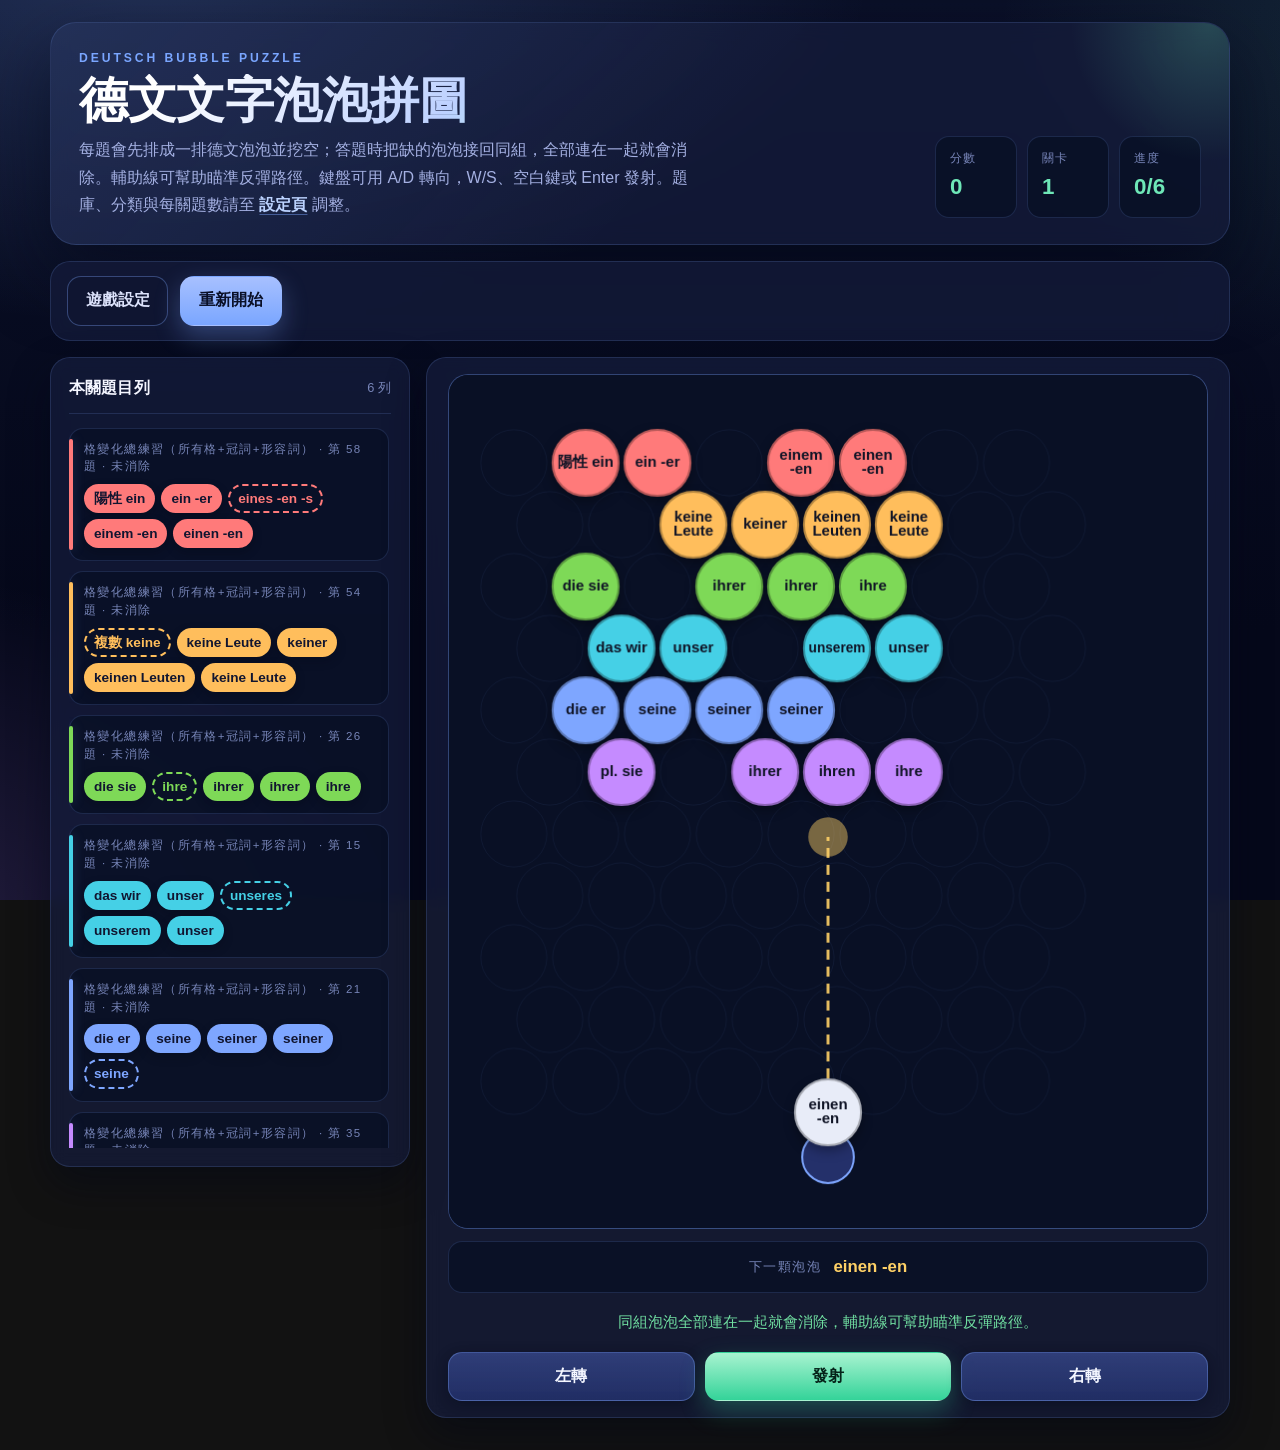
==== commit 73023e3a: "Add files via upload" ====
--- a/index.html
+++ b/index.html
@@ -12,7 +12,7 @@
         <div>
           <p class="eyebrow">Deutsch Bubble Puzzle</p>
           <h1>德文文字泡泡拼圖</h1>
-          <p class="lead">每題會先排成一排德文泡泡並挖空；答題時把缺的泡泡接回同組，全部連在一起就會消除。輔助線可幫助瞄準反彈路徑。題庫、分類與每關題數請至 <a href="./settings.html" class="text-link">設定頁</a> 調整。</p>
+          <p class="lead">每題會先排成一排德文泡泡並挖空；答題時把缺的泡泡接回同組，全部連在一起就會消除。輔助線可幫助瞄準反彈路徑。鍵盤可用 A/D 轉向，W/S、空白鍵或 Enter 發射。題庫、分類與每關題數請至 <a href="./settings.html" class="text-link">設定頁</a> 調整。</p>
         </div>
         <div class="stats" aria-label="遊戲狀態">
           <span>分數 <b id="score">0</b></span>
